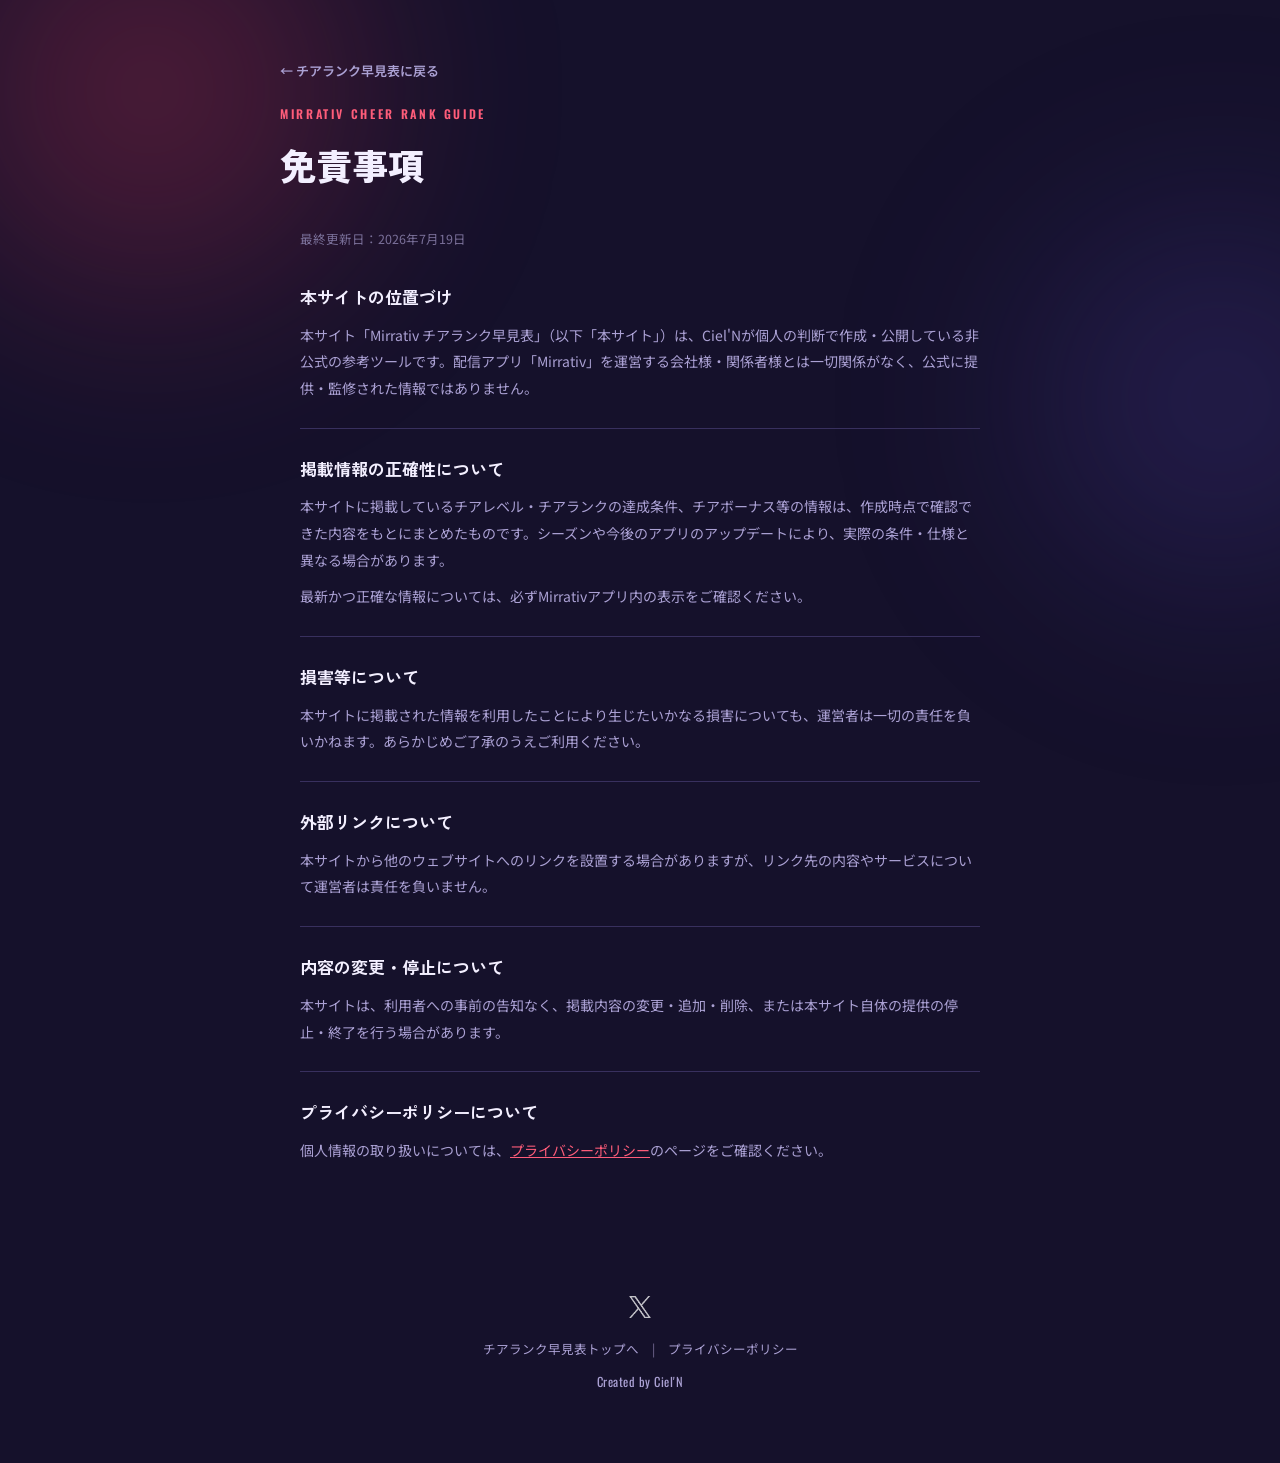
==== disclaimer.html @ 6de5a8fc "Initial commit" ====
<!DOCTYPE html>
<html lang="ja">
  <head>
    <!-- Google tag (gtag.js) -->
    <script async src="https://www.googletagmanager.com/gtag/js?id=G-BKD9T5BP9D"></script>
    <script>
      window.dataLayer = window.dataLayer || [];
      function gtag(){dataLayer.push(arguments);}
      gtag('js', new Date());

      gtag('config', 'G-BKD9T5BP9D');
    </script>
    <meta charset="UTF-8">
    <meta name="viewport" content="width=device-width, initial-scale=1.0">
    <title>免責事項 | Mirrativ Cheer Rank Guide</title>
    <meta name="description" content="Mirrativ Cheer Rank Guideの免責事項です。">
    <link rel="preconnect" href="https://fonts.googleapis.com">
    <link rel="preconnect" href="https://fonts.gstatic.com" crossorigin>
    <link href="https://fonts.googleapis.com/css2?family=Zen+Kaku+Gothic+New:wght@500;700;900&family=Oswald:wght@500;600;700&family=Noto+Sans+JP:wght@400;500;600;700&display=swap" rel="stylesheet">
    <link rel="stylesheet" href="style.css">
  </head>
<body>

<div class="stage-glow stage-glow--a" aria-hidden="true"></div>
<div class="stage-glow stage-glow--b" aria-hidden="true"></div>

<header class="subpage-header">
  <div class="subpage-header__inner">
    <a class="subpage-back" href="index.html">← チアランク早見表に戻る</a>
    <p class="eyebrow">MIRRATIV CHEER RANK GUIDE</p>
    <h1 class="subpage-title">免責事項</h1>
  </div>
</header>

<main class="policy-main">
  <p class="policy-updated">最終更新日：2026年7月19日</p>

  <section class="policy-section">
    <h2>本サイトの位置づけ</h2>
    <p>本サイト「Mirrativ チアランク早見表」（以下「本サイト」）は、Ciel'Nが個人の判断で作成・公開している非公式の参考ツールです。配信アプリ「Mirrativ」を運営する会社様・関係者様とは一切関係がなく、公式に提供・監修された情報ではありません。</p>
  </section>

  <section class="policy-section">
    <h2>掲載情報の正確性について</h2>
    <p>本サイトに掲載しているチアレベル・チアランクの達成条件、チアボーナス等の情報は、作成時点で確認できた内容をもとにまとめたものです。シーズンや今後のアプリのアップデートにより、実際の条件・仕様と異なる場合があります。</p>
    <p>最新かつ正確な情報については、必ずMirrativアプリ内の表示をご確認ください。</p>
  </section>

  <section class="policy-section">
    <h2>損害等について</h2>
    <p>本サイトに掲載された情報を利用したことにより生じたいかなる損害についても、運営者は一切の責任を負いかねます。あらかじめご了承のうえご利用ください。</p>
  </section>

  <section class="policy-section">
    <h2>外部リンクについて</h2>
    <p>本サイトから他のウェブサイトへのリンクを設置する場合がありますが、リンク先の内容やサービスについて運営者は責任を負いません。</p>
  </section>

  <section class="policy-section">
    <h2>内容の変更・停止について</h2>
    <p>本サイトは、利用者への事前の告知なく、掲載内容の変更・追加・削除、または本サイト自体の提供の停止・終了を行う場合があります。</p>
  </section>

  <section class="policy-section">
    <h2>プライバシーポリシーについて</h2>
    <p>個人情報の取り扱いについては、<a href="privacy.html">プライバシーポリシー</a>のページをご確認ください。</p>
  </section>
</main>

<footer class="site-footer">
  <p class="footer-social">
    <a href="https://x.com/yu_cielkun" target="_blank" rel="noopener noreferrer" aria-label="X (旧Twitter)">
      <img id="x-logo" src="images/x-logo-white.png" alt="Xアカウント">
    </a>
  </p>
  <nav class="footer-links" aria-label="サイトポリシー">
    <a href="index.html">チアランク早見表トップへ</a>
    <span class="footer-links__divider" aria-hidden="true">|</span>
    <a href="privacy.html">プライバシーポリシー</a>
  </nav>
  <p class="credit">Created by Ciel'N</p>
</footer>

</body>
</html>
---- style.css ----
/* ==========================================================================
   Mirrativ チアランク早見表 — Stylesheet
   ========================================================================== */

:root {
  /* ---- Core palette (Stadium Night) ---- */
  --bg-void:     #15112B;
  --bg-void-2:   #1B1638;
  --bg-panel:    #211B41;
  --bg-panel-2:  #281F4C;
  --line:        #38305E;
  --ink:         #F3EFFF;
  --ink-dim:     #ABA1D4;
  --ink-faint:   #7A7099;

  --cheer-coral: #FF5D7A;
  --cheer-coral-deep: #E8395A;
  --cheer-gold:  #F0C25E;

  /* ---- Tier colors (sampled from official チアランク一覧 reference image) ---- */
  --tier-none-a:     #4A4468; --tier-none-b:     #2C2650;
  --tier-rookie1-a:  #8DE0EC; --tier-rookie1-b:  #3FA9BA;
  --tier-rookie2-a:  #82E3CC; --tier-rookie2-b:  #2E9C86;
  --tier-leader1-a:  #FADD82; --tier-leader1-b:  #E0AC26;
  --tier-leader2-a:  #F7B384; --tier-leader2-b:  #DD742E;
  --tier-leader3-a:  #F79BDC; --tier-leader3-b:  #D0399F;
  --tier-leader4-a:  #DE94F9; --tier-leader4-b:  #9C2FD1;
  --tier-gold-1:     #F2D989; --tier-gold-2: #ECCF75; --tier-gold-3: #D2913F;
  --tier-platinum-1: #C3CEE5; --tier-platinum-2: #A8CCEA; --tier-platinum-3: #B29FD6;
  --tier-diamond-1:  #B98CF7; --tier-diamond-2: #6ED0D0; --tier-diamond-3: #5E9FD0;
  --tier-legend-1:   #EE4A3D; --tier-legend-2: #E23528; --tier-legend-3: #9B2B17;

  --radius-sm: 10px;
  --radius-md: 16px;
  --radius-lg: 26px;

  --font-display: 'Zen Kaku Gothic New', sans-serif;
  --font-num: 'Oswald', sans-serif;
  --font-body: 'Noto Sans JP', sans-serif;
}

* { box-sizing: border-box; }

html {
  scroll-behavior: smooth;
}
@media (prefers-reduced-motion: reduce) {
  html { scroll-behavior: auto; }
  * { animation-duration: 0.01ms !important; animation-iteration-count: 1 !important; transition-duration: 0.01ms !important; }
}

body {
  margin: 0;
  background: var(--bg-void);
  color: var(--ink);
  font-family: var(--font-body);
  line-height: 1.7;
  -webkit-font-smoothing: antialiased;
  position: relative;
  overflow-x: hidden;
}

h1, h2, h3 {
  font-family: var(--font-display);
  margin: 0;
  color: var(--ink);
}

p { margin: 0; }

a { color: var(--cheer-coral); }

button, select, input {
  font-family: inherit;
}

.sr-only {
  position: absolute;
  width: 1px; height: 1px;
  padding: 0; margin: -1px;
  overflow: hidden;
  clip: rect(0,0,0,0);
  white-space: nowrap;
  border: 0;
}

:focus-visible {
  outline: 2.5px solid var(--cheer-gold);
  outline-offset: 3px;
}

/* ---- Ambient stadium glow ---- */
.stage-glow {
  position: fixed;
  border-radius: 50%;
  filter: blur(90px);
  pointer-events: none;
  z-index: 0;
  opacity: 0.35;
}
.stage-glow--a {
  width: 620px; height: 620px;
  top: -220px; left: -160px;
  background: radial-gradient(circle, var(--cheer-coral-deep), transparent 70%);
}
.stage-glow--b {
  width: 560px; height: 560px;
  top: 120px; right: -220px;
  background: radial-gradient(circle, #4E3FA6, transparent 70%);
}

main, header, footer { position: relative; z-index: 1; }

.eyebrow {
  font-family: var(--font-num);
  font-size: 12px;
  font-weight: 600;
  letter-spacing: 0.22em;
  color: var(--cheer-coral);
  margin: 0 0 10px;
}

/* ==========================================================================
   Hero
   ========================================================================== */
.hero {
  padding: 72px 20px 40px;
}
.hero__inner {
  max-width: 980px;
  margin: 0 auto;
  text-align: center;
}
.hero__title {
  font-size: clamp(34px, 6vw, 56px);
  font-weight: 900;
  letter-spacing: 0.01em;
  background: linear-gradient(100deg, #FFFFFF 10%, var(--cheer-gold) 45%, var(--cheer-coral) 75%);
  -webkit-background-clip: text;
  background-clip: text;
  color: transparent;
}
.hero__lede {
  max-width: 620px;
  margin: 18px auto 0;
  color: var(--ink-dim);
  font-size: 15.5px;
}

/* ---- Ladder ---- */
.ladder {
  margin-top: 48px;
  position: relative;
}
.ladder__track {
  position: relative;
  display: flex;
  gap: 14px;
  overflow-x: auto;
  padding: 34px 6px 18px;
  scroll-snap-type: x proximity;
}
.ladder__track::before {
  content: '';
  position: absolute;
  left: 20px; right: 20px; top: 50%;
  height: 1px;
  background: linear-gradient(90deg, transparent, var(--line) 15%, var(--line) 85%, transparent);
  z-index: 0;
}
.ladder__track::-webkit-scrollbar { height: 6px; }
.ladder__track::-webkit-scrollbar-thumb { background: var(--line); border-radius: 10px; }

.ladder-badge {
  flex: 0 0 auto;
  scroll-snap-align: center;
  width: 112px;
  height: 134px;
  clip-path: polygon(50% 0%, 100% 26%, 100% 74%, 50% 100%, 0% 74%, 0% 26%);
  border: none;
  cursor: pointer;
  position: relative;
  z-index: 1;
  display: flex;
  flex-direction: column;
  align-items: center;
  justify-content: center;
  gap: 3px;
  padding: 10px 8px;
  transition: transform 0.2s ease, filter 0.2s ease;
}
.ladder-badge:hover,
.ladder-badge:focus-visible { transform: translateY(-5px); }

.ladder-badge__icon {
  width: 22px;
  height: 22px;
  opacity: 0.9;
}
.ladder-badge__icon svg { width: 100%; height: 100%; display: block; }

.ladder-badge__name {
  font-family: var(--font-display);
  font-weight: 700;
  font-size: 13px;
  line-height: 1.25;
}
.ladder-badge__range {
  font-family: var(--font-num);
  font-size: 11px;
  font-weight: 600;
  opacity: 0.85;
}
.ladder-badge__bonus {
  font-family: var(--font-num);
  font-size: 10px;
  font-weight: 600;
  opacity: 0.8;
  margin-top: -2px;
}

.ladder__hint {
  text-align: center;
  font-size: 12.5px;
  color: var(--ink-faint);
  margin-top: 6px;
}

/* Tier fills, shared by ladder badges, rank chips, table rank cells */
.tier-none      { background: linear-gradient(150deg, var(--tier-none-a), var(--tier-none-b)); color: var(--ink); }
.tier-rookie1   { background: linear-gradient(150deg, var(--tier-rookie1-a), var(--tier-rookie1-b)); color: #0B333D; }
.tier-rookie2   { background: linear-gradient(150deg, var(--tier-rookie2-a), var(--tier-rookie2-b)); color: #0B3A2E; }
.tier-leader1   { background: linear-gradient(150deg, var(--tier-leader1-a), var(--tier-leader1-b)); color: #3E2B03; }
.tier-leader2   { background: linear-gradient(150deg, var(--tier-leader2-a), var(--tier-leader2-b)); color: #3A1D05; }
.tier-leader3   { background: linear-gradient(150deg, var(--tier-leader3-a), var(--tier-leader3-b)); color: #3A0726; }
.tier-leader4   { background: linear-gradient(150deg, var(--tier-leader4-a), var(--tier-leader4-b)); color: #2B0740; }
.tier-gold {
  background: linear-gradient(120deg, var(--tier-gold-3), var(--tier-gold-2), var(--tier-gold-1), var(--tier-gold-3));
  background-size: 320% 320%;
  color: #3E2B03;
  animation: iridescent-shimmer 8s ease infinite;
}
.tier-platinum  {
  background: linear-gradient(120deg, var(--tier-platinum-1), var(--tier-platinum-2), var(--tier-platinum-3), var(--tier-platinum-1));
  background-size: 320% 320%;
  color: #241A42;
  animation: iridescent-shimmer 9s ease infinite;
}
.tier-legend {
  background: linear-gradient(120deg, var(--tier-legend-1), var(--tier-legend-2), var(--tier-legend-3), var(--tier-legend-1));
  background-size: 320% 320%;
  color: #FFF6F0;
  animation: iridescent-shimmer 8s ease infinite;
}
.tier-diamond {
  background: linear-gradient(120deg, var(--tier-diamond-1), var(--tier-diamond-2), var(--tier-diamond-3), var(--tier-diamond-1));
  background-size: 320% 320%;
  color: #0B333D;
  animation: iridescent-shimmer 7s ease infinite;
}
@keyframes iridescent-shimmer {
  0%   { background-position: 0% 50%; }
  50%  { background-position: 100% 50%; }
  100% { background-position: 0% 50%; }
}

/* ==========================================================================
   Section shell
   ========================================================================== */
main { max-width: 1080px; margin: 0 auto; padding: 0 20px; }
section { padding: 64px 0; }
.section-head { max-width: 640px; margin: 0 auto 32px; text-align: center; }
.section-head h2 { font-size: clamp(24px, 3.6vw, 32px); font-weight: 900; }
.section-lede { color: var(--ink-dim); font-size: 14.5px; margin-top: 12px; }

/* ==========================================================================
   Search
   ========================================================================== */
.search-panel {
  max-width: 640px;
  margin: 0 auto;
  background: var(--bg-panel);
  border: 1px solid var(--line);
  border-radius: var(--radius-lg);
  padding: 28px;
}

.mode-toggle {
  display: flex;
  background: var(--bg-void-2);
  border-radius: 999px;
  padding: 5px;
  gap: 4px;
}
.mode-btn {
  flex: 1;
  border: none;
  background: transparent;
  color: var(--ink-dim);
  font-family: var(--font-display);
  font-weight: 700;
  font-size: 14px;
  padding: 11px 10px;
  border-radius: 999px;
  cursor: pointer;
  transition: background 0.2s ease, color 0.2s ease;
}
.mode-btn.is-active {
  background: linear-gradient(120deg, var(--cheer-coral), var(--cheer-coral-deep));
  color: #fff;
}

.mode-pane { margin-top: 22px; }
.field-label {
  display: block;
  font-size: 13px;
  color: var(--ink-dim);
  margin-bottom: 10px;
  font-weight: 500;
}

.select-input {
  width: 100%;
  padding: 14px 16px;
  border-radius: var(--radius-sm);
  border: 1px solid var(--line);
  background: var(--bg-void-2) url('data:image/svg+xml;utf8,<svg xmlns="http://www.w3.org/2000/svg" viewBox="0 0 24 24" fill="none" stroke="%23ABA1D4" stroke-width="2"><path d="M6 9l6 6 6-6"/></svg>') no-repeat right 14px center;
  background-size: 18px;
  color: var(--ink);
  font-size: 15px;
  appearance: none;
  cursor: pointer;
}

.level-stepper {
  display: flex;
  align-items: stretch;
  gap: 10px;
}
.level-stepper button {
  width: 52px;
  border: 1px solid var(--line);
  background: var(--bg-void-2);
  color: var(--cheer-gold);
  font-size: 22px;
  border-radius: var(--radius-sm);
  cursor: pointer;
}
.level-input {
  flex: 1;
  text-align: center;
  font-family: var(--font-num);
  font-size: 26px;
  font-weight: 600;
  background: var(--bg-void-2);
  border: 1px solid var(--line);
  border-radius: var(--radius-sm);
  color: var(--ink);
  -moz-appearance: textfield;
}
.level-input::-webkit-outer-spin-button,
.level-input::-webkit-inner-spin-button { -webkit-appearance: none; margin: 0; }

/* ---- Result area ---- */
.result-area {
  margin-top: 26px;
  padding-top: 24px;
  border-top: 1px dashed var(--line);
}
.result-head {
  display: flex;
  align-items: center;
  justify-content: space-between;
  gap: 12px;
  flex-wrap: wrap;
}
.result-head h3 {
  font-size: 18px;
  font-weight: 700;
}
.rank-chip {
  font-family: var(--font-num);
  font-size: 12px;
  font-weight: 600;
  padding: 6px 14px;
  border-radius: 999px;
  white-space: nowrap;
}
.result-note {
  color: var(--ink-faint);
  font-size: 13px;
  margin-top: 8px;
}
.result-bonus {
  font-size: 13px;
  color: var(--ink-dim);
  margin-top: 10px;
}
.result-bonus strong {
  color: var(--cheer-gold);
  font-family: var(--font-num);
  font-size: 15px;
}

.cond-cards {
  margin-top: 18px;
  display: flex;
  align-items: stretch;
  gap: 12px;
  flex-wrap: wrap;
}
.cond-card {
  flex: 1 1 160px;
  background: var(--bg-panel-2);
  border: 1px solid var(--line);
  border-radius: var(--radius-md);
  padding: 16px 16px 14px;
  border-top: 3px solid var(--cheer-coral);
}
.cond-B { border-top-color: var(--cheer-gold); }
.cond-C { border-top-color: var(--tier-diamond-3); }

.cond-card__badge {
  font-family: var(--font-num);
  font-size: 12px;
  font-weight: 600;
  color: var(--ink-dim);
  letter-spacing: 0.05em;
}
.cond-card__list {
  list-style: none;
  margin: 12px 0 0;
  padding: 0;
  display: flex;
  flex-direction: column;
  gap: 10px;
}
.cond-card__list li {
  display: flex;
  align-items: center;
  gap: 8px;
  font-size: 13.5px;
}
.metric-icon {
  width: 18px; height: 18px;
  flex: 0 0 auto;
  color: var(--cheer-coral);
}
.metric-icon svg { width: 100%; height: 100%; display: block; }
.metric-label { color: var(--ink-dim); flex: 0 0 auto; }
.metric-value { color: var(--ink); font-weight: 600; margin-left: auto; text-align: right; }

.cond-or {
  align-self: center;
  color: var(--ink-faint);
  font-size: 12px;
  font-weight: 600;
  padding: 4px 10px;
}

/* ==========================================================================
   Table
   ========================================================================== */

/* ---- 列の表示/非表示切り替え ---- */
.col-toggle {
  display: flex;
  flex-wrap: wrap;
  align-items: center;
  gap: 8px;
  max-width: 900px;
  margin: 0 auto 16px;
}
.col-toggle__label {
  font-size: 12.5px;
  color: var(--ink-faint);
  margin-right: 2px;
}
.col-toggle__btn {
  font-family: var(--font-body);
  font-size: 12.5px;
  font-weight: 600;
  color: var(--ink-faint);
  background: var(--bg-panel);
  border: 1px solid var(--line);
  border-radius: 999px;
  padding: 7px 14px;
  cursor: pointer;
  transition: background 0.15s ease, color 0.15s ease, border-color 0.15s ease;
}
.col-toggle__btn.is-active {
  background: color-mix(in srgb, var(--cheer-coral) 22%, var(--bg-panel));
  border-color: var(--cheer-coral);
  color: var(--ink);
}

.table-scroll {
  border: 1px solid var(--line);
  border-radius: var(--radius-md);
  overflow-y: auto;
  overflow-x: hidden;
  max-height: 640px;
  background: var(--bg-panel);
}

.cheer-table {
  border-collapse: separate;
  border-spacing: 0;
  width: 100%;
  table-layout: fixed;
  font-size: 13.5px;
  font-family: var(--font-num), var(--font-body);
}

.cheer-table th, .cheer-table td {
  padding: 10px 12px;
  text-align: center;
  white-space: normal;
  word-break: keep-all;
  border-bottom: 1px solid var(--line);
}

.cheer-table thead th {
  position: sticky;
  top: 0;
  background: var(--bg-panel-2);
  color: var(--ink-dim);
  font-family: var(--font-body);
  font-weight: 600;
  font-size: 12.5px;
  z-index: 3;
  border-bottom: 1px solid var(--line);
  text-align: center;
}
.cheer-table thead tr:first-child th { top: 0; }
.cheer-table thead tr:last-child th { top: 39px; }

.cheer-table thead th.group-a { background: color-mix(in srgb, var(--cheer-coral) 18%, var(--bg-panel-2)); }
.cheer-table thead th.group-b { background: color-mix(in srgb, var(--cheer-gold) 18%, var(--bg-panel-2)); }
.cheer-table thead th.group-c { background: color-mix(in srgb, var(--tier-diamond-3) 22%, var(--bg-panel-2)); }

.cheer-table .col-lv, .cheer-table td.lv-cell { width: 64px; }

.cheer-table td.lv-cell {
  text-align: center;
  font-family: var(--font-num);
  font-weight: 600;
  background: var(--bg-panel);
  color: var(--ink);
}

.cheer-table td.na { color: var(--ink-faint); text-align: center; }

.cheer-table tbody tr.tier-none     td.lv-cell { background: color-mix(in srgb, var(--tier-none-b) 18%, var(--bg-panel)); }
.cheer-table tbody tr.tier-rookie1  td.lv-cell { background: color-mix(in srgb, var(--tier-rookie1-b) 14%, var(--bg-panel)); }
.cheer-table tbody tr.tier-rookie2  td.lv-cell { background: color-mix(in srgb, var(--tier-rookie2-b) 14%, var(--bg-panel)); }
.cheer-table tbody tr.tier-leader1  td.lv-cell { background: color-mix(in srgb, var(--tier-leader1-b) 14%, var(--bg-panel)); }
.cheer-table tbody tr.tier-leader2  td.lv-cell { background: color-mix(in srgb, var(--tier-leader2-b) 14%, var(--bg-panel)); }
.cheer-table tbody tr.tier-leader3  td.lv-cell { background: color-mix(in srgb, var(--tier-leader3-b) 14%, var(--bg-panel)); }
.cheer-table tbody tr.tier-leader4  td.lv-cell { background: color-mix(in srgb, var(--tier-leader4-b) 14%, var(--bg-panel)); }
.cheer-table tbody tr.tier-gold     td.lv-cell { background: color-mix(in srgb, var(--tier-gold-3) 16%, var(--bg-panel)); }
.cheer-table tbody tr.tier-platinum td.lv-cell { background: color-mix(in srgb, var(--tier-platinum-3) 16%, var(--bg-panel)); }
.cheer-table tbody tr.tier-diamond  td.lv-cell { background: color-mix(in srgb, var(--tier-diamond-3) 16%, var(--bg-panel)); }
.cheer-table tbody tr.tier-legend   td.lv-cell { background: color-mix(in srgb, var(--tier-legend-3) 16%, var(--bg-panel)); }

/* ==========================================================================
   Footer
   ========================================================================== */
.site-footer {
  max-width: 760px;
  margin: 20px auto 0;
  padding: 30px 20px 70px;
  text-align: center;
  color: var(--ink-faint);
  font-size: 12.5px;
  line-height: 1.8;
}
.site-footer .credit {
  margin-top: 10px;
  font-family: var(--font-num);
  letter-spacing: 0.04em;
  color: var(--ink-dim);
}
.footer-social {
  margin: 16px 0 0;
}
.footer-social a {
  display: inline-flex;
  opacity: 0.75;
  transition: opacity 0.15s ease;
}
.footer-social a:hover,
.footer-social a:focus-visible { opacity: 1; }
.footer-social img {
  width: 22px;
  height: 22px;
  display: block;
}
.footer-links {
  margin-top: 14px;
  font-size: 12.5px;
}
.footer-links a {
  color: var(--ink-dim);
  text-decoration: none;
}
.footer-links a:hover,
.footer-links a:focus-visible {
  color: var(--cheer-coral);
  text-decoration: underline;
}
.footer-links__divider {
  margin: 0 10px;
  color: var(--ink-faint);
}

/* ==========================================================================
   Subpages（プライバシーポリシー・免責事項）
   トップページのようなh1グラデーション（シャイン）演出は使わない
   ========================================================================== */
.subpage-header {
  padding: 56px 20px 8px;
}
.subpage-header__inner {
  max-width: 720px;
  margin: 0 auto;
}
.subpage-back {
  display: inline-block;
  font-size: 13px;
  font-weight: 600;
  color: var(--ink-dim);
  text-decoration: none;
  margin-bottom: 22px;
}
.subpage-back:hover,
.subpage-back:focus-visible { color: var(--cheer-coral); }
.subpage-title {
  font-size: clamp(26px, 4.4vw, 36px);
  font-weight: 900;
  color: var(--ink);
  margin-top: 6px;
}

.policy-main {
  max-width: 720px;
  margin: 0 auto;
  padding: 24px 20px 40px;
}
.policy-updated {
  color: var(--ink-faint);
  font-size: 12.5px;
  margin-bottom: 8px;
}
.policy-section {
  padding: 26px 0;
  border-top: 1px solid var(--line);
}
.policy-section:first-of-type { border-top: none; }
.policy-section h2 {
  font-size: 17px;
  font-weight: 700;
}
.policy-section h3 {
  font-size: 14px;
  font-weight: 700;
  color: var(--ink-dim);
  margin: 16px 0 6px;
}
.policy-section p {
  color: var(--ink-dim);
  font-size: 14px;
  line-height: 1.9;
  margin-top: 10px;
}
.policy-section ul {
  margin: 10px 0 0;
  padding-left: 20px;
  color: var(--ink-dim);
  font-size: 14px;
  line-height: 1.9;
}
.policy-section li + li { margin-top: 4px; }
.policy-section a { color: var(--cheer-coral); }

/* ==========================================================================
   Responsive
   ========================================================================== */
@media (max-width: 640px) {
  .hero { padding: 56px 16px 32px; }
  .subpage-header { padding: 44px 16px 4px; }
  .policy-main { padding: 20px 16px 32px; }
  section { padding: 48px 0; }
  main { padding: 0 14px; }
  .search-panel { padding: 20px; border-radius: var(--radius-md); }
  .cond-cards { flex-direction: column; }
  .cond-or { align-self: flex-start; padding-left: 2px; }
  .table-scroll { max-height: 70vh; }
  .ladder-badge { width: 98px; height: 120px; }
  .cheer-table th, .cheer-table td { padding: 9px 6px; font-size: 12.5px; }
}
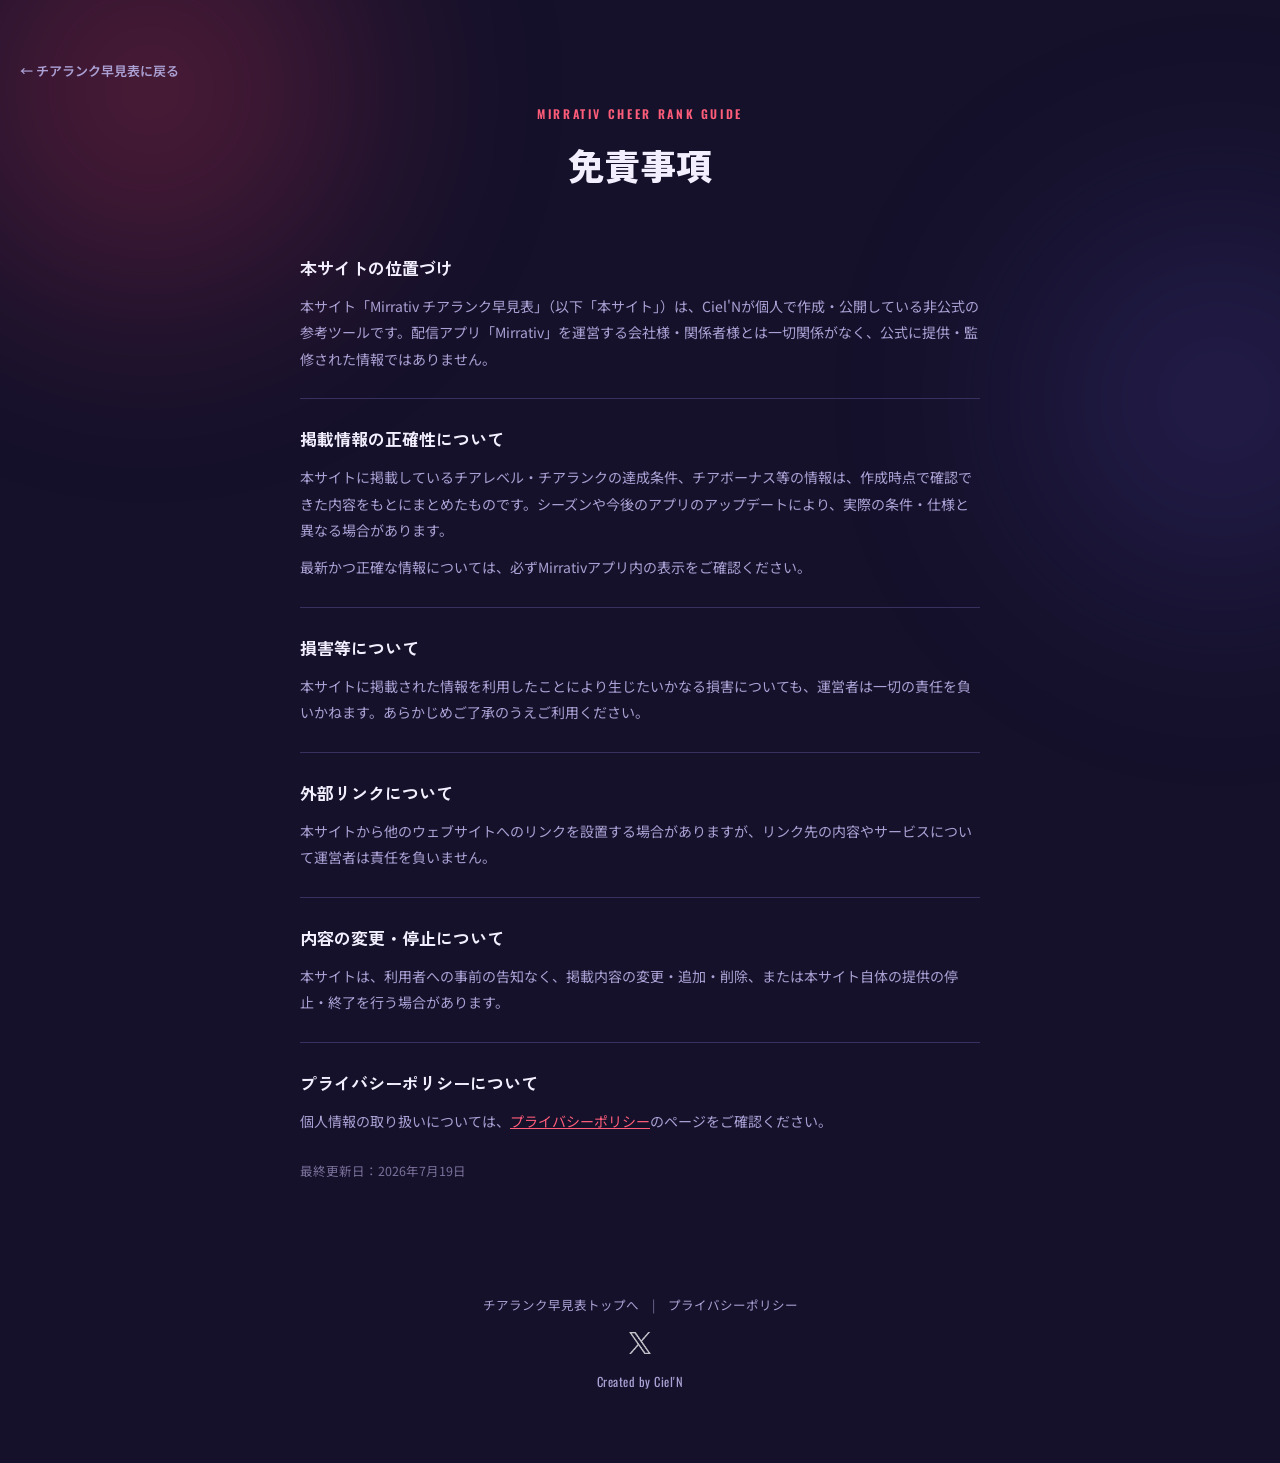
==== commit 8efa5014: "フッターレイアウト調整/その他軽微な調整" ====
--- a/disclaimer.html
+++ b/disclaimer.html
@@ -17,7 +17,7 @@
     <link rel="preconnect" href="https://fonts.googleapis.com">
     <link rel="preconnect" href="https://fonts.gstatic.com" crossorigin>
     <link href="https://fonts.googleapis.com/css2?family=Zen+Kaku+Gothic+New:wght@500;700;900&family=Oswald:wght@500;600;700&family=Noto+Sans+JP:wght@400;500;600;700&display=swap" rel="stylesheet">
-    <link rel="stylesheet" href="style.css">
+    <link rel="stylesheet" href="style.css?v=1.0.0">
   </head>
 <body>
 
@@ -25,19 +25,18 @@
 <div class="stage-glow stage-glow--b" aria-hidden="true"></div>
 
 <header class="subpage-header">
+  <a class="subpage-back" href="index.html">← チアランク早見表に戻る</a>
   <div class="subpage-header__inner">
-    <a class="subpage-back" href="index.html">← チアランク早見表に戻る</a>
     <p class="eyebrow">MIRRATIV CHEER RANK GUIDE</p>
     <h1 class="subpage-title">免責事項</h1>
   </div>
 </header>
 
 <main class="policy-main">
-  <p class="policy-updated">最終更新日：2026年7月19日</p>
 
   <section class="policy-section">
     <h2>本サイトの位置づけ</h2>
-    <p>本サイト「Mirrativ チアランク早見表」（以下「本サイト」）は、Ciel'Nが個人の判断で作成・公開している非公式の参考ツールです。配信アプリ「Mirrativ」を運営する会社様・関係者様とは一切関係がなく、公式に提供・監修された情報ではありません。</p>
+    <p>本サイト「Mirrativ チアランク早見表」（以下「本サイト」）は、Ciel'Nが個人で作成・公開している非公式の参考ツールです。配信アプリ「Mirrativ」を運営する会社様・関係者様とは一切関係がなく、公式に提供・監修された情報ではありません。</p>
   </section>
 
   <section class="policy-section">
@@ -65,19 +64,22 @@
     <h2>プライバシーポリシーについて</h2>
     <p>個人情報の取り扱いについては、<a href="privacy.html">プライバシーポリシー</a>のページをご確認ください。</p>
   </section>
+
+  <p class="policy-updated">最終更新日：2026年7月19日</p>
+
 </main>
 
 <footer class="site-footer">
+  <nav class="footer-links" aria-label="サイトポリシー">
+    <a href="index.html">チアランク早見表トップへ</a>
+    <span class="footer-links__divider" aria-hidden="true">|</span>
+    <a href="privacy.html">プライバシーポリシー</a>
+  </nav>
   <p class="footer-social">
     <a href="https://x.com/yu_cielkun" target="_blank" rel="noopener noreferrer" aria-label="X (旧Twitter)">
       <img id="x-logo" src="images/x-logo-white.png" alt="Xアカウント">
     </a>
   </p>
-  <nav class="footer-links" aria-label="サイトポリシー">
-    <a href="index.html">チアランク早見表トップへ</a>
-    <span class="footer-links__divider" aria-hidden="true">|</span>
-    <a href="privacy.html">プライバシーポリシー</a>
-  </nav>
   <p class="credit">Created by Ciel'N</p>
 </footer>
 
--- a/style.css
+++ b/style.css
@@ -336,6 +336,7 @@
   display: flex;
   align-items: stretch;
   gap: 10px;
+  touch-action: manipulation;
 }
 .level-stepper button {
   width: 52px;
@@ -345,6 +346,7 @@
   font-size: 22px;
   border-radius: var(--radius-sm);
   cursor: pointer;
+  touch-action: manipulation;
 }
 .level-input {
   flex: 1;
@@ -456,6 +458,10 @@
   font-size: 12px;
   font-weight: 600;
   padding: 4px 10px;
+}
+.cond-or--break {
+  flex-basis: 100%;
+  text-align: center;
 }
 
 /* ==========================================================================
@@ -581,6 +587,9 @@
   letter-spacing: 0.04em;
   color: var(--ink-dim);
 }
+.footer-notice {
+  margin-bottom: 30px;
+}
 .footer-social {
   margin: 16px 0 0;
 }
@@ -624,6 +633,7 @@
 .subpage-header__inner {
   max-width: 720px;
   margin: 0 auto;
+  text-align: center;
 }
 .subpage-back {
   display: inline-block;
@@ -695,6 +705,7 @@
   .search-panel { padding: 20px; border-radius: var(--radius-md); }
   .cond-cards { flex-direction: column; }
   .cond-or { align-self: flex-start; padding-left: 2px; }
+  .cond-or--break { flex-basis: auto; }
   .table-scroll { max-height: 70vh; }
   .ladder-badge { width: 98px; height: 120px; }
   .cheer-table th, .cheer-table td { padding: 9px 6px; font-size: 12.5px; }
